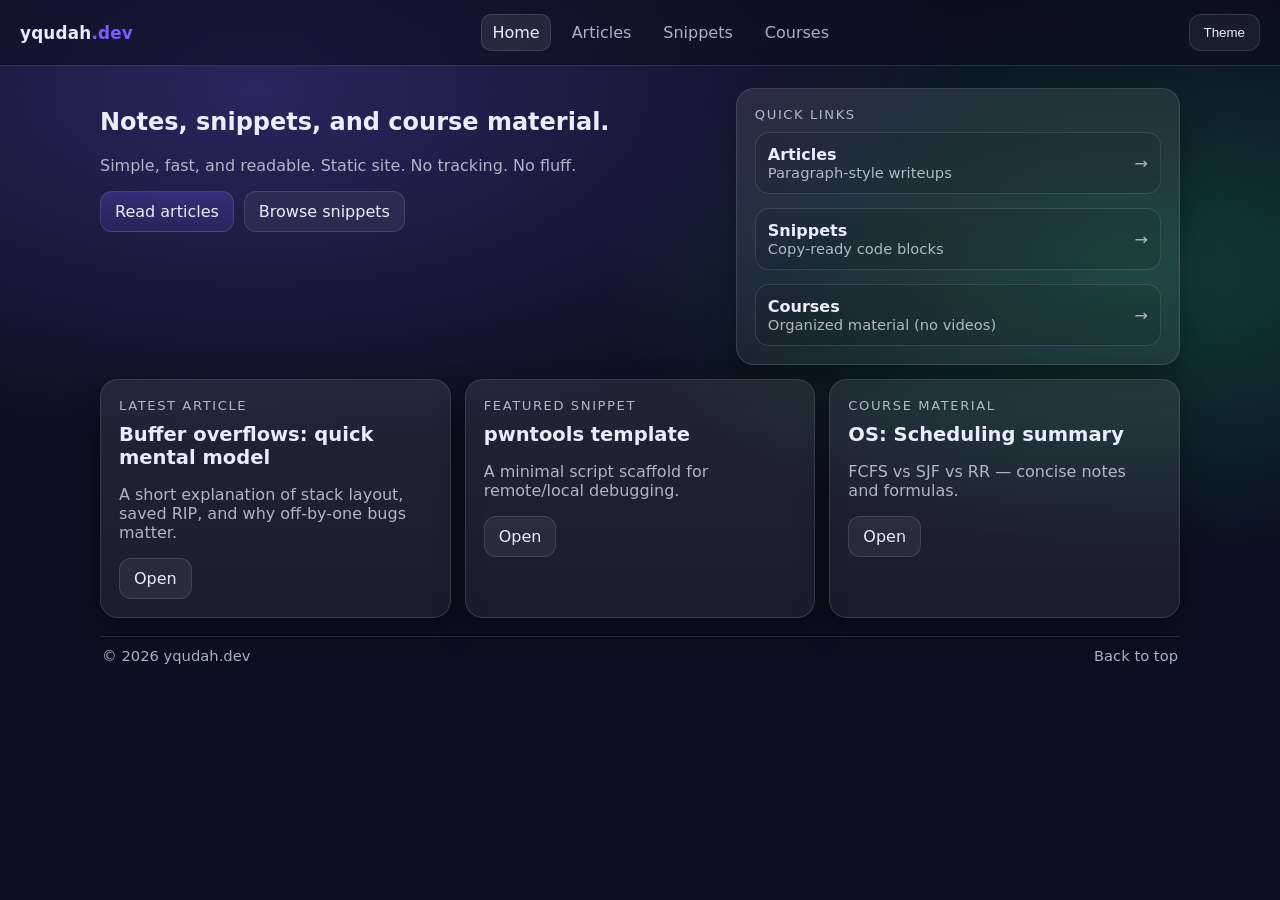
==== index.html @ 6a626a5e "init site" ====
<!doctype html>
<html lang="en">
<head>
  <meta charset="utf-8" />
  <meta name="viewport" content="width=device-width,initial-scale=1" />
  <title>yqudah.dev</title>
  <meta name="description" content="Notes, code snippets, and course material." />
  <link rel="stylesheet" href="style.css" />
</head>
<body>
  <header class="topbar">
    <a class="brand" href="index.html">yqudah<span>.dev</span></a>

    <nav class="nav">
      <a class="active" href="index.html">Home</a>
      <a href="articles.html">Articles</a>
      <a href="snippets.html">Snippets</a>
      <a href="courses.html">Courses</a>
    </nav>

    <button class="btn ghost" id="themeBtn" type="button" aria-label="Toggle theme">Theme</button>
  </header>

  <main class="container">
    <section class="hero">
      <div>
        <h1>Notes, snippets, and course material.</h1>
        <p class="muted">
          Simple, fast, and readable. Static site. No tracking. No fluff.
        </p>
        <div class="row">
          <a class="btn" href="articles.html">Read articles</a>
          <a class="btn ghost" href="snippets.html">Browse snippets</a>
        </div>
      </div>

      <div class="card">
        <div class="kicker">Quick links</div>
        <div class="stack">
          <a class="item" href="articles.html">
            <div>
              <div class="itemTitle">Articles</div>
              <div class="muted small">Paragraph-style writeups</div>
            </div>
            <div class="arrow">→</div>
          </a>

          <a class="item" href="snippets.html">
            <div>
              <div class="itemTitle">Snippets</div>
              <div class="muted small">Copy-ready code blocks</div>
            </div>
            <div class="arrow">→</div>
          </a>

          <a class="item" href="courses.html">
            <div>
              <div class="itemTitle">Courses</div>
              <div class="muted small">Organized material (no videos)</div>
            </div>
            <div class="arrow">→</div>
          </a>
        </div>
      </div>
    </section>

    <section class="grid">
      <article class="card">
        <div class="kicker">Latest article</div>
        <h2 class="h3">Buffer overflows: quick mental model</h2>
        <p class="muted">
          A short explanation of stack layout, saved RIP, and why off-by-one bugs matter.
        </p>
        <a class="btn ghost" href="articles.html#post-bo-model">Open</a>
      </article>

      <article class="card">
        <div class="kicker">Featured snippet</div>
        <h2 class="h3">pwntools template</h2>
        <p class="muted">
          A minimal script scaffold for remote/local debugging.
        </p>
        <a class="btn ghost" href="snippets.html#snip-pwntools">Open</a>
      </article>

      <article class="card">
        <div class="kicker">Course material</div>
        <h2 class="h3">OS: Scheduling summary</h2>
        <p class="muted">
          FCFS vs SJF vs RR — concise notes and formulas.
        </p>
        <a class="btn ghost" href="courses.html#os-scheduling">Open</a>
      </article>
    </section>

    <footer class="footer">
      <div class="muted small">© <span id="year"></span> yqudah.dev</div>
      <div class="muted small">
        <a href="#" class="link" id="backToTop">Back to top</a>
      </div>
    </footer>
  </main>

  <script src="app.js"></script>
</body>
</html>
---- style.css ----
/* ===== Theme ===== */
:root{
  --bg: #0b1020;
  --panel: rgba(255,255,255,0.06);
  --panel2: rgba(255,255,255,0.085);
  --text: #e8eefc;
  --muted: rgba(232,238,252,0.72);
  --border: rgba(255,255,255,0.12);
  --shadow: rgba(0,0,0,0.35);
  --accent: #7c5cff;
  --accent2: #2ee59d;
  --codebg: rgba(0,0,0,0.35);
}

:root[data-theme="light"]{
  --bg: #f7f7fb;
  --panel: rgba(0,0,0,0.04);
  --panel2: rgba(0,0,0,0.06);
  --text: #0d1220;
  --muted: rgba(13,18,32,0.7);
  --border: rgba(0,0,0,0.12);
  --shadow: rgba(0,0,0,0.12);
  --accent: #5a44ff;
  --accent2: #0bb37a;
  --codebg: rgba(0,0,0,0.06);
}

/* ===== Base ===== */
*{ box-sizing: border-box; }
html,body{ height:100%; }
body{
  margin:0;
  font-family: ui-sans-serif, system-ui, -apple-system, Segoe UI, Roboto, Arial, sans-serif;
  background:
    radial-gradient(1200px 600px at 20% 10%, rgba(124,92,255,0.28), transparent 60%),
    radial-gradient(1000px 520px at 90% 30%, rgba(46,229,157,0.20), transparent 55%),
    var(--bg);
  color: var(--text);
}

.container{
  width: min(1080px, calc(100% - 40px));
  margin: 0 auto;
  padding: 22px 0 40px;
}

a{ color: inherit; }
.link{ color: var(--muted); text-decoration: none; border-bottom: 1px dashed transparent; }
.link:hover{ border-bottom-color: var(--muted); }

.muted{ color: var(--muted); }
.small{ font-size: 0.92rem; }

/* ===== Topbar ===== */
.topbar{
  position: sticky;
  top: 0;
  z-index: 50;
  display:flex;
  align-items:center;
  justify-content: space-between;
  gap: 14px;
  padding: 14px 20px;
  border-bottom: 1px solid var(--border);
  background: rgba(10,14,28,0.55);
  backdrop-filter: blur(10px);
}

:root[data-theme="light"] .topbar{
  background: rgba(247,247,251,0.75);
}

.brand{
  font-weight: 750;
  letter-spacing: 0.2px;
  text-decoration: none;
  font-size: 1.05rem;
}
.brand span{ color: var(--accent); }

.nav{
  display:flex;
  gap: 10px;
  flex-wrap: wrap;
}
.nav a{
  text-decoration: none;
  color: var(--muted);
  padding: 8px 10px;
  border-radius: 10px;
  border: 1px solid transparent;
}
.nav a:hover{
  color: var(--text);
  border-color: var(--border);
  background: var(--panel);
}
.nav a.active{
  color: var(--text);
  border-color: var(--border);
  background: var(--panel2);
}

/* ===== Components ===== */
.card{
  background: linear-gradient(180deg, var(--panel2), var(--panel));
  border: 1px solid var(--border);
  border-radius: 18px;
  box-shadow: 0 12px 30px var(--shadow);
  padding: 18px;
}

.kicker{
  font-size: 0.82rem;
  letter-spacing: 0.12em;
  text-transform: uppercase;
  color: var(--muted);
  margin-bottom: 10px;
}

.h2{ margin: 0 0 10px; font-size: 1.45rem; }
.h3{ margin: 0 0 10px; font-size: 1.22rem; }

.row{ display:flex; gap: 10px; align-items:center; flex-wrap: wrap; }
.between{ justify-content: space-between; }

.stack{ display:flex; flex-direction: column; gap: 14px; }

.grid{
  display:grid;
  gap: 14px;
  grid-template-columns: repeat(3, 1fr);
}
@media (max-width: 980px){
  .grid{ grid-template-columns: 1fr; }
}

.hero{
  display:grid;
  grid-template-columns: 1.4fr 1fr;
  gap: 14px;
  align-items: stretch;
  margin-bottom: 14px;
}
@media (max-width: 980px){
  .hero{ grid-template-columns: 1fr; }
}

.pageHead{
  margin: 8px 0 18px;
}
.pageHead h1{
  margin: 0 0 6px;
  font-size: 2rem;
  letter-spacing: -0.02em;
}

/* ===== Buttons ===== */
.btn{
  display:inline-flex;
  align-items:center;
  justify-content:center;
  gap: 8px;
  padding: 10px 14px;
  border-radius: 12px;
  border: 1px solid var(--border);
  background: linear-gradient(180deg, rgba(124,92,255,0.25), rgba(124,92,255,0.12));
  color: var(--text);
  text-decoration:none;
  cursor:pointer;
  user-select:none;
}
.btn:hover{
  border-color: rgba(124,92,255,0.45);
}
.btn.ghost{
  background: var(--panel);
}
.btn.ghost:hover{
  background: var(--panel2);
}

.item{
  display:flex;
  justify-content: space-between;
  align-items: center;
  gap: 14px;
  padding: 12px 12px;
  border-radius: 14px;
  border: 1px solid var(--border);
  background: rgba(0,0,0,0.10);
  text-decoration:none;
}
:root[data-theme="light"] .item{ background: rgba(255,255,255,0.55); }
.item:hover{
  border-color: rgba(255,255,255,0.22);
  transform: translateY(-1px);
}
.itemTitle{ font-weight: 650; }
.arrow{ color: var(--muted); }

/* ===== Search ===== */
.search{
  width: min(520px, 100%);
  padding: 11px 12px;
  border-radius: 14px;
  border: 1px solid var(--border);
  background: var(--panel);
  color: var(--text);
  outline: none;
}
.search:focus{
  border-color: rgba(124,92,255,0.5);
}

/* ===== Code blocks ===== */
.code{
  margin: 12px 0 0;
  background: var(--codebg);
  border: 1px solid var(--border);
  border-radius: 14px;
  padding: 12px;
  overflow: auto;
}
code{
  font-family: ui-monospace, SFMono-Regular, Menlo, Monaco, Consolas, "Liberation Mono", "Courier New", monospace;
  font-size: 0.95rem;
  line-height: 1.45;
}
p code{
  padding: 2px 6px;
  border-radius: 8px;
  background: var(--codebg);
  border: 1px solid var(--border);
}

/* ===== Lists ===== */
.bullets{
  margin: 0;
  padding-left: 18px;
  color: var(--muted);
}
.bullets li{ margin: 6px 0; }

/* ===== Footer ===== */
.footer{
  margin-top: 18px;
  display:flex;
  justify-content: space-between;
  align-items:center;
  gap: 10px;
  flex-wrap: wrap;
  padding: 10px 2px;
  border-top: 1px solid var(--border);
}
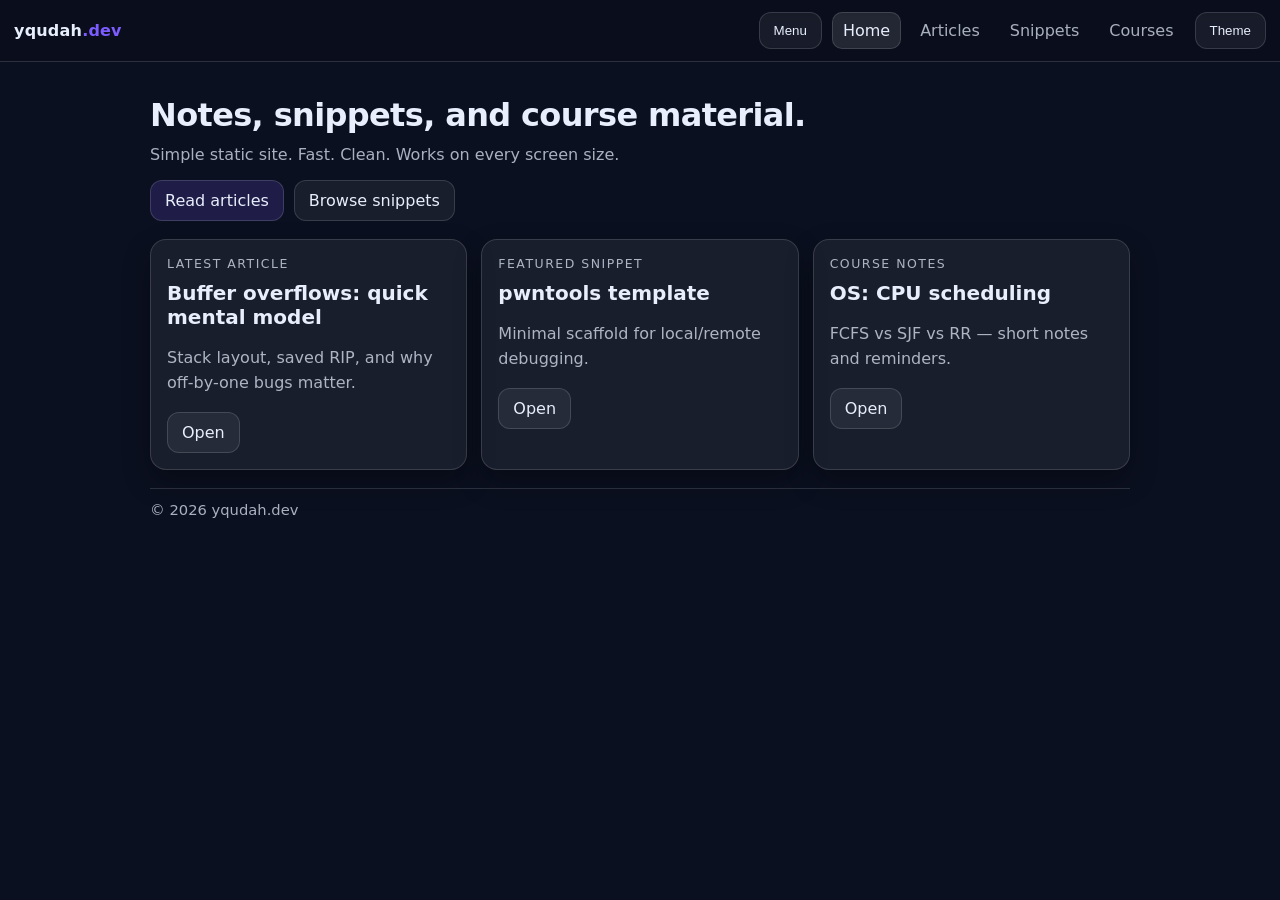
==== commit fb1ce65f: "simpler responsive layout" ====
--- a/index.html
+++ b/index.html
@@ -11,7 +11,11 @@
   <header class="topbar">
     <a class="brand" href="index.html">yqudah<span>.dev</span></a>
 
-    <nav class="nav">
+    <button class="btn ghost menuBtn" id="menuBtn" type="button" aria-label="Toggle menu">
+      Menu
+    </button>
+
+    <nav class="nav" id="nav">
       <a class="active" href="index.html">Home</a>
       <a href="articles.html">Articles</a>
       <a href="snippets.html">Snippets</a>
@@ -23,71 +27,40 @@
 
   <main class="container">
     <section class="hero">
-      <div>
-        <h1>Notes, snippets, and course material.</h1>
-        <p class="muted">
-          Simple, fast, and readable. Static site. No tracking. No fluff.
-        </p>
-        <div class="row">
-          <a class="btn" href="articles.html">Read articles</a>
-          <a class="btn ghost" href="snippets.html">Browse snippets</a>
-        </div>
-      </div>
-
-      <div class="card">
-        <div class="kicker">Quick links</div>
-        <div class="stack">
-          <a class="item" href="articles.html">
-            <div>
-              <div class="itemTitle">Articles</div>
-              <div class="muted small">Paragraph-style writeups</div>
-            </div>
-            <div class="arrow">→</div>
-          </a>
-
-          <a class="item" href="snippets.html">
-            <div>
-              <div class="itemTitle">Snippets</div>
-              <div class="muted small">Copy-ready code blocks</div>
-            </div>
-            <div class="arrow">→</div>
-          </a>
-
-          <a class="item" href="courses.html">
-            <div>
-              <div class="itemTitle">Courses</div>
-              <div class="muted small">Organized material (no videos)</div>
-            </div>
-            <div class="arrow">→</div>
-          </a>
-        </div>
+      <h1>Notes, snippets, and course material.</h1>
+      <p class="muted">
+        Simple static site. Fast. Clean. Works on every screen size.
+      </p>
+      <div class="row">
+        <a class="btn" href="articles.html">Read articles</a>
+        <a class="btn ghost" href="snippets.html">Browse snippets</a>
       </div>
     </section>
 
     <section class="grid">
       <article class="card">
         <div class="kicker">Latest article</div>
-        <h2 class="h3">Buffer overflows: quick mental model</h2>
+        <h2 class="h2">Buffer overflows: quick mental model</h2>
         <p class="muted">
-          A short explanation of stack layout, saved RIP, and why off-by-one bugs matter.
+          Stack layout, saved RIP, and why off-by-one bugs matter.
         </p>
         <a class="btn ghost" href="articles.html#post-bo-model">Open</a>
       </article>
 
       <article class="card">
         <div class="kicker">Featured snippet</div>
-        <h2 class="h3">pwntools template</h2>
+        <h2 class="h2">pwntools template</h2>
         <p class="muted">
-          A minimal script scaffold for remote/local debugging.
+          Minimal scaffold for local/remote debugging.
         </p>
         <a class="btn ghost" href="snippets.html#snip-pwntools">Open</a>
       </article>
 
       <article class="card">
-        <div class="kicker">Course material</div>
-        <h2 class="h3">OS: Scheduling summary</h2>
+        <div class="kicker">Course notes</div>
+        <h2 class="h2">OS: CPU scheduling</h2>
         <p class="muted">
-          FCFS vs SJF vs RR — concise notes and formulas.
+          FCFS vs SJF vs RR — short notes and reminders.
         </p>
         <a class="btn ghost" href="courses.html#os-scheduling">Open</a>
       </article>
@@ -95,9 +68,6 @@
 
     <footer class="footer">
       <div class="muted small">© <span id="year"></span> yqudah.dev</div>
-      <div class="muted small">
-        <a href="#" class="link" id="backToTop">Back to top</a>
-      </div>
     </footer>
   </main>
 
--- a/style.css
+++ b/style.css
@@ -1,203 +1,194 @@
 /* ===== Theme ===== */
 :root{
-  --bg: #0b1020;
-  --panel: rgba(255,255,255,0.06);
-  --panel2: rgba(255,255,255,0.085);
-  --text: #e8eefc;
-  --muted: rgba(232,238,252,0.72);
-  --border: rgba(255,255,255,0.12);
-  --shadow: rgba(0,0,0,0.35);
-  --accent: #7c5cff;
-  --accent2: #2ee59d;
-  --codebg: rgba(0,0,0,0.35);
+  --bg:#0b1020;
+  --panel:rgba(255,255,255,.06);
+  --panel2:rgba(255,255,255,.10);
+  --text:#e8eefc;
+  --muted:rgba(232,238,252,.72);
+  --border:rgba(255,255,255,.14);
+  --shadow:rgba(0,0,0,.30);
+  --accent:#7c5cff;
+  --codebg:rgba(0,0,0,.35);
 }
 
 :root[data-theme="light"]{
-  --bg: #f7f7fb;
-  --panel: rgba(0,0,0,0.04);
-  --panel2: rgba(0,0,0,0.06);
-  --text: #0d1220;
-  --muted: rgba(13,18,32,0.7);
-  --border: rgba(0,0,0,0.12);
-  --shadow: rgba(0,0,0,0.12);
-  --accent: #5a44ff;
-  --accent2: #0bb37a;
-  --codebg: rgba(0,0,0,0.06);
+  --bg:#f7f7fb;
+  --panel:rgba(0,0,0,.04);
+  --panel2:rgba(0,0,0,.06);
+  --text:#0d1220;
+  --muted:rgba(13,18,32,.70);
+  --border:rgba(0,0,0,.12);
+  --shadow:rgba(0,0,0,.10);
+  --accent:#5a44ff;
+  --codebg:rgba(0,0,0,.06);
 }
 
 /* ===== Base ===== */
-*{ box-sizing: border-box; }
+*{ box-sizing:border-box; }
 html,body{ height:100%; }
 body{
   margin:0;
-  font-family: ui-sans-serif, system-ui, -apple-system, Segoe UI, Roboto, Arial, sans-serif;
-  background:
-    radial-gradient(1200px 600px at 20% 10%, rgba(124,92,255,0.28), transparent 60%),
-    radial-gradient(1000px 520px at 90% 30%, rgba(46,229,157,0.20), transparent 55%),
-    var(--bg);
+  font-family: system-ui, -apple-system, Segoe UI, Roboto, Arial, sans-serif;
+  background: var(--bg);
   color: var(--text);
 }
+a{ color:inherit; }
+.muted{ color:var(--muted); }
+.small{ font-size:.92rem; }
 
 .container{
-  width: min(1080px, calc(100% - 40px));
+  width: min(980px, calc(100% - 28px));
   margin: 0 auto;
-  padding: 22px 0 40px;
-}
-
-a{ color: inherit; }
-.link{ color: var(--muted); text-decoration: none; border-bottom: 1px dashed transparent; }
-.link:hover{ border-bottom-color: var(--muted); }
-
-.muted{ color: var(--muted); }
-.small{ font-size: 0.92rem; }
+  padding: 18px 0 36px;
+}
 
 /* ===== Topbar ===== */
 .topbar{
   position: sticky;
-  top: 0;
-  z-index: 50;
+  top:0;
+  z-index:50;
   display:flex;
   align-items:center;
-  justify-content: space-between;
-  gap: 14px;
-  padding: 14px 20px;
-  border-bottom: 1px solid var(--border);
-  background: rgba(10,14,28,0.55);
+  gap:10px;
+  padding: 12px 14px;
+  border-bottom:1px solid var(--border);
+  background: rgba(10,14,28,.70);
   backdrop-filter: blur(10px);
 }
-
 :root[data-theme="light"] .topbar{
-  background: rgba(247,247,251,0.75);
+  background: rgba(247,247,251,.85);
 }
 
 .brand{
-  font-weight: 750;
-  letter-spacing: 0.2px;
-  text-decoration: none;
-  font-size: 1.05rem;
-}
-.brand span{ color: var(--accent); }
+  text-decoration:none;
+  font-weight:800;
+  letter-spacing:.2px;
+  margin-right:auto;
+}
+.brand span{ color:var(--accent); }
 
 .nav{
   display:flex;
-  gap: 10px;
-  flex-wrap: wrap;
+  gap:8px;
+  align-items:center;
 }
 .nav a{
-  text-decoration: none;
-  color: var(--muted);
-  padding: 8px 10px;
-  border-radius: 10px;
-  border: 1px solid transparent;
+  text-decoration:none;
+  color:var(--muted);
+  padding:8px 10px;
+  border-radius:10px;
+  border:1px solid transparent;
 }
 .nav a:hover{
-  color: var(--text);
-  border-color: var(--border);
+  color:var(--text);
+  border-color:var(--border);
   background: var(--panel);
 }
 .nav a.active{
-  color: var(--text);
-  border-color: var(--border);
+  color:var(--text);
+  border-color:var(--border);
   background: var(--panel2);
 }
 
-/* ===== Components ===== */
-.card{
-  background: linear-gradient(180deg, var(--panel2), var(--panel));
-  border: 1px solid var(--border);
-  border-radius: 18px;
-  box-shadow: 0 12px 30px var(--shadow);
-  padding: 18px;
-}
-
-.kicker{
-  font-size: 0.82rem;
-  letter-spacing: 0.12em;
-  text-transform: uppercase;
-  color: var(--muted);
+.menuBtn{ display:none; }
+
+/* Mobile nav */
+@media (max-width: 760px){
+  .menuBtn{ display:inline-flex; }
+  .nav{
+    display:none;
+    position:absolute;
+    left:14px;
+    right:14px;
+    top:56px;
+    padding:10px;
+    border:1px solid var(--border);
+    background: rgba(10,14,28,.92);
+    border-radius:14px;
+    flex-direction:column;
+    align-items:stretch;
+    gap:6px;
+  }
+  :root[data-theme="light"] .nav{ background: rgba(247,247,251,.95); }
+  .nav.open{ display:flex; }
+  .nav a{ padding:10px 12px; }
+}
+
+/* ===== Layout helpers ===== */
+.row{ display:flex; gap:10px; align-items:center; flex-wrap:wrap; }
+.between{ justify-content:space-between; }
+.stack{ display:flex; flex-direction:column; gap:14px; }
+
+.hero{
+  padding: 16px 0 8px;
   margin-bottom: 10px;
 }
-
-.h2{ margin: 0 0 10px; font-size: 1.45rem; }
-.h3{ margin: 0 0 10px; font-size: 1.22rem; }
-
-.row{ display:flex; gap: 10px; align-items:center; flex-wrap: wrap; }
-.between{ justify-content: space-between; }
-
-.stack{ display:flex; flex-direction: column; gap: 14px; }
+.hero h1{
+  margin: 0 0 8px;
+  font-size: clamp(1.6rem, 2.5vw, 2.2rem);
+  letter-spacing: -0.02em;
+}
+.hero p{ margin: 0 0 12px; max-width: 60ch; }
+
+.pageHead{ margin: 8px 0 16px; }
+.pageHead h1{
+  margin:0 0 6px;
+  font-size: clamp(1.4rem, 2vw, 1.9rem);
+}
 
 .grid{
   display:grid;
-  gap: 14px;
+  gap:14px;
   grid-template-columns: repeat(3, 1fr);
 }
 @media (max-width: 980px){
   .grid{ grid-template-columns: 1fr; }
 }
 
-.hero{
-  display:grid;
-  grid-template-columns: 1.4fr 1fr;
-  gap: 14px;
-  align-items: stretch;
-  margin-bottom: 14px;
-}
-@media (max-width: 980px){
-  .hero{ grid-template-columns: 1fr; }
-}
-
-.pageHead{
-  margin: 8px 0 18px;
-}
-.pageHead h1{
-  margin: 0 0 6px;
-  font-size: 2rem;
-  letter-spacing: -0.02em;
-}
+/* ===== Cards & text ===== */
+.card{
+  background: var(--panel);
+  border:1px solid var(--border);
+  border-radius:16px;
+  box-shadow: 0 12px 28px var(--shadow);
+  padding:16px;
+}
+.kicker{
+  font-size:.78rem;
+  letter-spacing:.12em;
+  text-transform:uppercase;
+  color:var(--muted);
+  margin-bottom:10px;
+}
+.h2{
+  margin: 0 0 10px;
+  font-size: 1.25rem;
+}
+p{ line-height:1.6; }
+p:last-child{ margin-bottom:0; }
 
 /* ===== Buttons ===== */
 .btn{
   display:inline-flex;
   align-items:center;
   justify-content:center;
-  gap: 8px;
-  padding: 10px 14px;
-  border-radius: 12px;
-  border: 1px solid var(--border);
-  background: linear-gradient(180deg, rgba(124,92,255,0.25), rgba(124,92,255,0.12));
+  gap:8px;
+  padding:10px 14px;
+  border-radius:12px;
+  border:1px solid var(--border);
+  background: rgba(124,92,255,.18);
   color: var(--text);
   text-decoration:none;
   cursor:pointer;
   user-select:none;
 }
-.btn:hover{
-  border-color: rgba(124,92,255,0.45);
-}
+.btn:hover{ border-color: rgba(124,92,255,.45); }
 .btn.ghost{
   background: var(--panel);
 }
 .btn.ghost:hover{
   background: var(--panel2);
 }
-
-.item{
-  display:flex;
-  justify-content: space-between;
-  align-items: center;
-  gap: 14px;
-  padding: 12px 12px;
-  border-radius: 14px;
-  border: 1px solid var(--border);
-  background: rgba(0,0,0,0.10);
-  text-decoration:none;
-}
-:root[data-theme="light"] .item{ background: rgba(255,255,255,0.55); }
-.item:hover{
-  border-color: rgba(255,255,255,0.22);
-  transform: translateY(-1px);
-}
-.itemTitle{ font-weight: 650; }
-.arrow{ color: var(--muted); }
 
 /* ===== Search ===== */
 .search{
@@ -210,17 +201,17 @@
   outline: none;
 }
 .search:focus{
-  border-color: rgba(124,92,255,0.5);
-}
-
-/* ===== Code blocks ===== */
+  border-color: rgba(124,92,255,.50);
+}
+
+/* ===== Code ===== */
 .code{
   margin: 12px 0 0;
   background: var(--codebg);
   border: 1px solid var(--border);
   border-radius: 14px;
   padding: 12px;
-  overflow: auto;
+  overflow:auto;
 }
 code{
   font-family: ui-monospace, SFMono-Regular, Menlo, Monaco, Consolas, "Liberation Mono", "Courier New", monospace;
@@ -236,21 +227,16 @@
 
 /* ===== Lists ===== */
 .bullets{
-  margin: 0;
-  padding-left: 18px;
-  color: var(--muted);
-}
-.bullets li{ margin: 6px 0; }
+  margin:0;
+  padding-left:18px;
+  color:var(--muted);
+}
+.bullets li{ margin:6px 0; }
 
 /* ===== Footer ===== */
 .footer{
   margin-top: 18px;
-  display:flex;
-  justify-content: space-between;
-  align-items:center;
-  gap: 10px;
-  flex-wrap: wrap;
-  padding: 10px 2px;
+  padding-top: 12px;
   border-top: 1px solid var(--border);
 }
 
